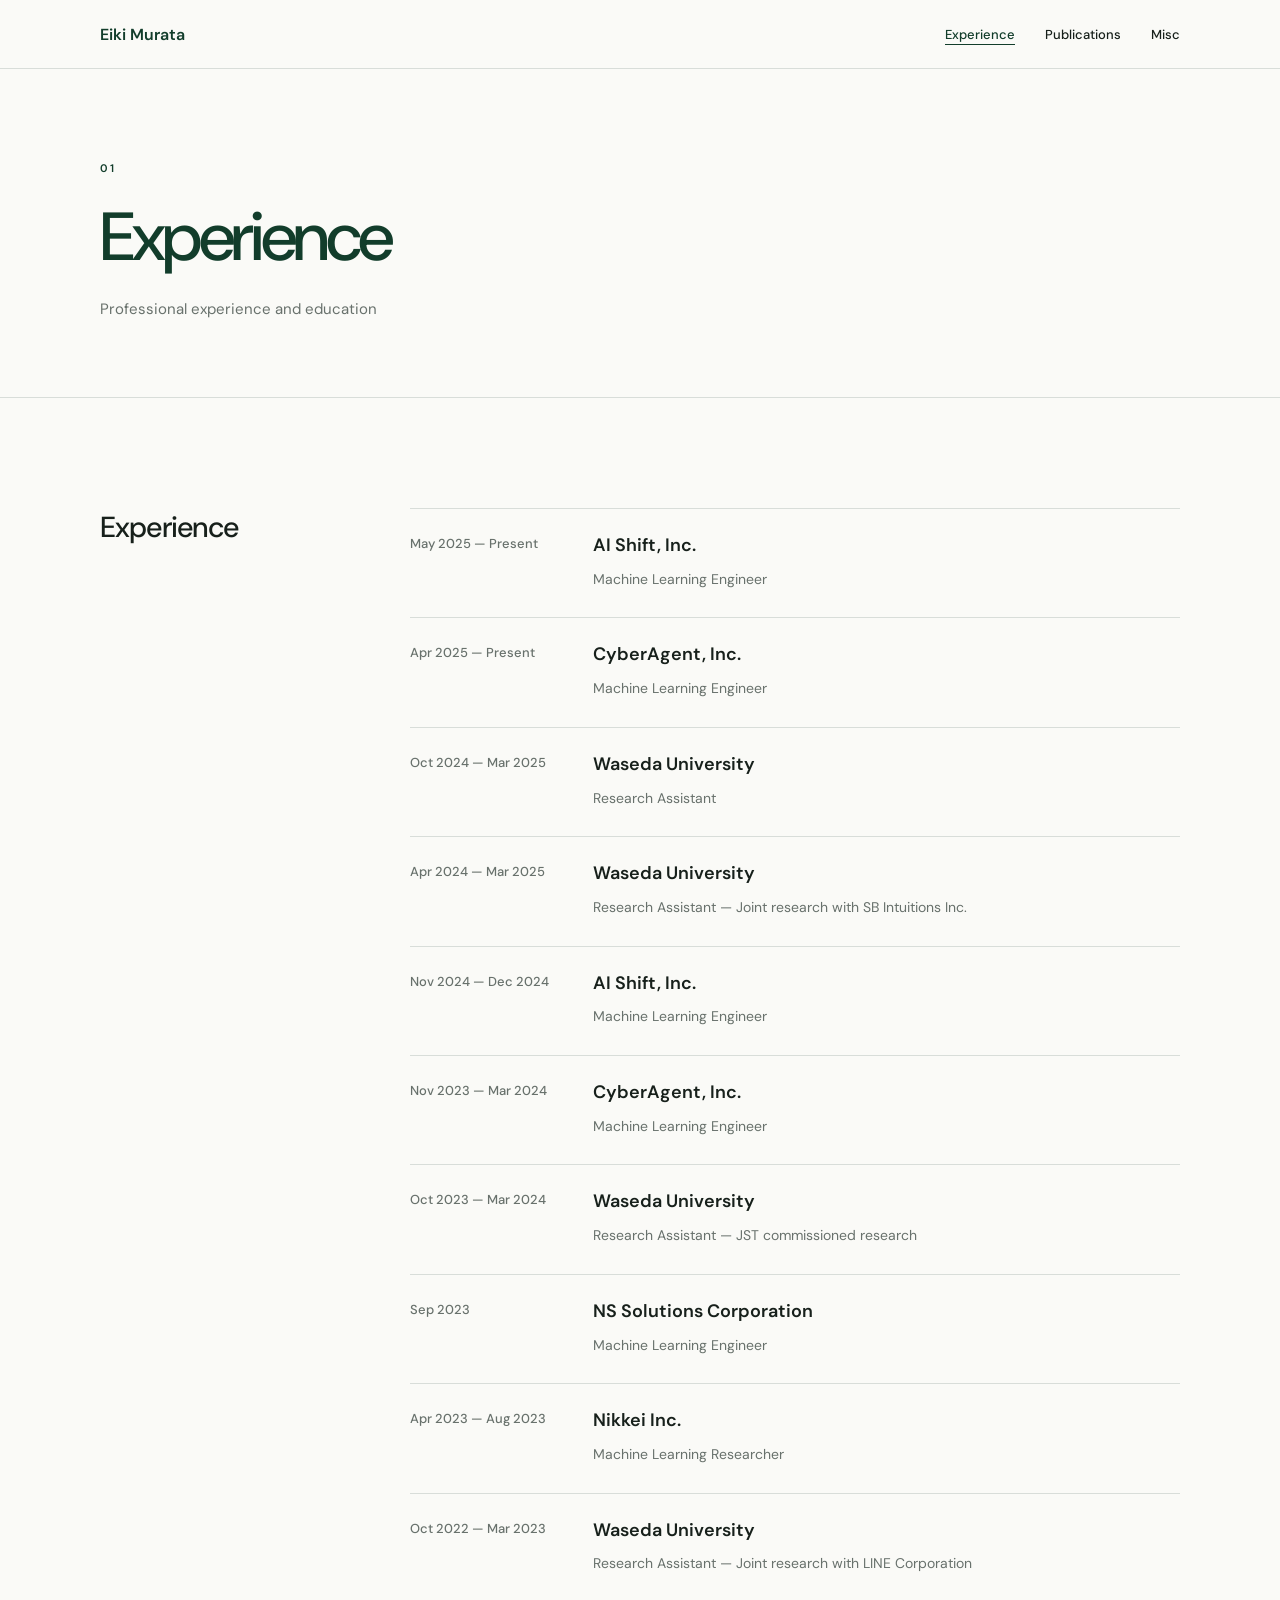
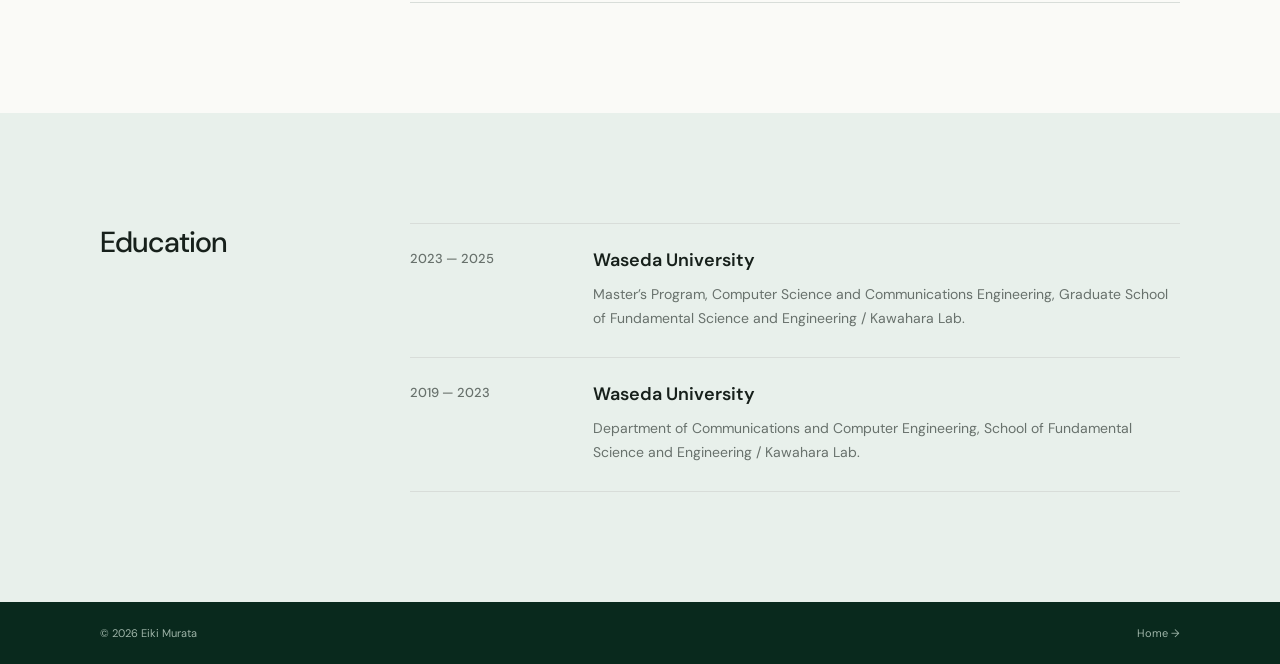
==== experience.html @ c6dd3fd7 "Create personal profile site" ====
<!doctype html>
<html lang="en">
  <head>
    <meta charset="UTF-8" />
    <meta name="viewport" content="width=device-width, initial-scale=1.0" />
    <meta name="description" content="Professional experience and education of Eiki Murata." />
    <meta name="theme-color" content="#123d2b" />
    <title>Experience — Eiki Murata</title>
    <link rel="icon" href="favicon.svg" type="image/svg+xml" />
    <link rel="stylesheet" href="styles.css" />
  </head>
  <body>
    <a class="skip-link" href="#main">Skip to content</a>
    <header class="site-header">
      <div class="container header-inner">
        <a class="logo" href="index.html">Eiki Murata</a>
        <button class="menu-button" type="button" aria-expanded="false" aria-controls="navigation">Menu</button>
        <nav id="navigation" class="navigation" aria-label="Main navigation">
          <a class="active" href="experience.html">Experience</a>
          <a href="publications.html">Publications</a>
          <a href="misc.html">Misc</a>
        </nav>
      </div>
    </header>
    <main id="main">
      <header class="page-header"><div class="container"><p class="label">01</p><h1>Experience</h1><p>Professional experience and education</p></div></header>
      <section class="section">
        <div class="container section-grid">
          <header class="section-title"><h2>Experience</h2></header>
          <div class="entries">
            <article class="entry"><time>May 2025 — Present</time><div><h3>AI Shift, Inc.</h3><p>Machine Learning Engineer</p></div></article>
            <article class="entry"><time>Apr 2025 — Present</time><div><h3>CyberAgent, Inc.</h3><p>Machine Learning Engineer</p></div></article>
            <article class="entry"><time>Oct 2024 — Mar 2025</time><div><h3>Waseda University</h3><p>Research Assistant</p></div></article>
            <article class="entry"><time>Apr 2024 — Mar 2025</time><div><h3>Waseda University</h3><p>Research Assistant — Joint research with SB Intuitions Inc.</p></div></article>
            <article class="entry"><time>Nov 2024 — Dec 2024</time><div><h3>AI Shift, Inc.</h3><p>Machine Learning Engineer</p></div></article>
            <article class="entry"><time>Nov 2023 — Mar 2024</time><div><h3>CyberAgent, Inc.</h3><p>Machine Learning Engineer</p></div></article>
            <article class="entry"><time>Oct 2023 — Mar 2024</time><div><h3>Waseda University</h3><p>Research Assistant — JST commissioned research</p></div></article>
            <article class="entry"><time>Sep 2023</time><div><h3>NS Solutions Corporation</h3><p>Machine Learning Engineer</p></div></article>
            <article class="entry"><time>Apr 2023 — Aug 2023</time><div><h3>Nikkei Inc.</h3><p>Machine Learning Researcher</p></div></article>
            <article class="entry"><time>Oct 2022 — Mar 2023</time><div><h3>Waseda University</h3><p>Research Assistant — Joint research with LINE Corporation</p></div></article>
          </div>
        </div>
      </section>
      <section class="section section-muted">
        <div class="container section-grid">
          <header class="section-title"><h2>Education</h2></header>
          <div class="entries">
            <article class="entry"><time>2023 — 2025</time><div><h3>Waseda University</h3><p>Master’s Program, Computer Science and Communications Engineering, Graduate School of Fundamental Science and Engineering / Kawahara Lab.</p></div></article>
            <article class="entry"><time>2019 — 2023</time><div><h3>Waseda University</h3><p>Department of Communications and Computer Engineering, School of Fundamental Science and Engineering / Kawahara Lab.</p></div></article>
          </div>
        </div>
      </section>
    </main>
    <footer class="site-footer"><div class="container"><p>© <span data-year></span> Eiki Murata</p><a href="index.html">Home →</a></div></footer>
    <script src="script.js"></script>
  </body>
</html>
---- styles.css ----
@import url("https://fonts.googleapis.com/css2?family=DM+Sans:wght@400;500;600&family=Noto+Sans+JP:wght@400;500;600&display=swap");

:root {
  --green: #123d2b;
  --green-light: #e8f0eb;
  --ink: #17201b;
  --muted: #68716c;
  --line: #d8ddd9;
  --paper: #fafaf7;
  --white: #ffffff;
  --sans: "DM Sans", "Noto Sans JP", sans-serif;
  --container: 1080px;
}

* { box-sizing: border-box; }
html { scroll-behavior: smooth; }
body { margin: 0; color: var(--ink); background: var(--paper); font-family: var(--sans); -webkit-font-smoothing: antialiased; }
a { color: inherit; text-decoration: none; }
.container { width: min(calc(100% - 48px), var(--container)); margin-inline: auto; }
.skip-link { position: fixed; z-index: 100; top: 8px; left: 8px; padding: 8px 12px; background: white; transform: translateY(-150%); }
.skip-link:focus { transform: none; }

.site-header { position: sticky; z-index: 20; top: 0; background: rgba(250,250,247,.94); border-bottom: 1px solid var(--line); backdrop-filter: blur(10px); }
.header-inner { min-height: 68px; display: flex; align-items: center; justify-content: space-between; }
.logo { color: var(--green); font-size: 16px; font-weight: 600; }
.navigation { display: flex; gap: 30px; font-size: 13px; font-weight: 500; }
.navigation a:hover, .navigation a.active { color: var(--green); text-decoration: underline; text-underline-offset: 5px; }
.menu-button { display: none; padding: 8px 0; border: 0; background: none; color: var(--green); font-size: 13px; font-weight: 600; cursor: pointer; }
.logo.active, .navigation .active { color: var(--green); }

.hero { min-height: 560px; display: flex; align-items: center; border-bottom: 1px solid var(--line); }
.hero-inner { padding-block: 90px; }
.label { margin: 0 0 18px; color: var(--green); font-size: 11px; font-weight: 600; letter-spacing: .16em; }
.hero h1 { margin: 0; color: var(--green); font-size: clamp(50px, 7vw, 84px); font-weight: 500; line-height: 1; letter-spacing: -.055em; }
.hero h1 span { display: block; margin-bottom: 14px; color: var(--ink); font-size: .7em; letter-spacing: -.06em; }
.role { margin: 32px 0 0; font-size: 16px; font-weight: 600; }
.summary { max-width: 700px; margin: 20px 0 0; color: var(--muted); font-size: 16px; line-height: 1.9; }
.hero-links { display: flex; flex-wrap: wrap; gap: 22px; margin-top: 30px; }
.hero-links a, .source-link, .inline-links a { color: var(--green); font-size: 13px; font-weight: 600; }
.hero-links a:hover, .source-link:hover, .inline-links a:hover { text-decoration: underline; text-underline-offset: 4px; }

.home-hero { min-height: 500px; }
.home-navigation { padding: 0 0 110px; }
.page-cards { display: grid; grid-template-columns: repeat(3, 1fr); border-top: 1px solid var(--line); border-left: 1px solid var(--line); }
.page-cards > a { min-height: 190px; display: grid; grid-template-columns: 1fr auto; grid-template-rows: auto 1fr; gap: 20px; padding: 25px; border-right: 1px solid var(--line); border-bottom: 1px solid var(--line); transition: background .15s; }
.page-cards > a:hover { background: var(--green-light); }
.page-cards > a > span { color: var(--green); font-size: 11px; font-weight: 600; letter-spacing: .12em; }
.page-cards div { align-self: end; }
.page-cards h2 { margin: 0 0 7px; font-size: 24px; font-weight: 500; }
.page-cards p { margin: 0; color: var(--muted); font-size: 14px; }
.page-cards i { grid-column: 2; grid-row: 1 / span 2; align-self: end; color: var(--green); font-style: normal; font-size: 18px; }

.home-highlights { padding: 100px 0 120px; }
.highlight-groups { display: grid; gap: 90px; }
.highlight-header { display: flex; align-items: end; justify-content: space-between; gap: 24px; margin-bottom: 24px; }
.highlight-header .label { margin-bottom: 10px; }
.highlight-header h2 { margin: 0; font-size: 29px; font-weight: 500; letter-spacing: -.03em; }
.highlight-header > a { padding-bottom: 3px; color: var(--green); font-size: 13px; font-weight: 600; }
.highlight-header > a:hover { text-decoration: underline; text-underline-offset: 4px; }
.highlight-list { border-top: 1px solid var(--line); }
.highlight-item { display: grid; grid-template-columns: 155px 1fr auto; gap: 28px; align-items: start; padding: 26px 4px 26px 0; border-bottom: 1px solid var(--line); transition: background .15s, padding .15s; }
.highlight-item:hover { padding-inline: 12px; background: var(--green-light); }
.highlight-item time { color: var(--muted); font-size: 13px; font-weight: 500; }
.highlight-item h3 { margin: -3px 0 7px; font-size: 18px; font-weight: 600; line-height: 1.55; }
.highlight-item p { margin: 0; color: var(--muted); font-size: 14px; line-height: 1.75; }
.highlight-item > span { align-self: center; color: var(--green); font-size: 17px; }

.page-header { padding: 92px 0 78px; border-bottom: 1px solid var(--line); }
.page-header h1 { margin: 0; color: var(--green); font-size: clamp(46px, 6vw, 68px); font-weight: 500; letter-spacing: -.05em; }
.page-header > .container > p:last-child { margin: 18px 0 0; color: var(--muted); font-size: 15px; }

.section { padding: 110px 0; scroll-margin-top: 68px; }
.section-muted { background: var(--green-light); }
.section-grid { display: grid; grid-template-columns: 220px 1fr; gap: 90px; }
.section-title { align-self: start; position: sticky; top: 105px; }
.section-title h2 { margin: 0; font-size: 29px; font-weight: 500; letter-spacing: -.03em; }
.section-note { margin: 20px 0 0; color: var(--muted); font-size: 14px; line-height: 1.7; }
.entries { border-top: 1px solid var(--line); }
.entry { display: grid; grid-template-columns: 155px 1fr; gap: 28px; padding: 26px 0; border-bottom: 1px solid var(--line); }
.entry time { color: var(--muted); font-size: 13px; font-weight: 500; }
.entry h3 { margin: -3px 0 7px; font-size: 18px; font-weight: 600; line-height: 1.55; }
.entry p { margin: 0; color: var(--muted); font-size: 14px; line-height: 1.75; }
.entry .source-link { display: inline-block; margin-top: 11px; }

.publications { background: var(--white); }
.publication-groups { display: grid; gap: 64px; }
.publication-year > h2, .publication-year > h3 { margin: 0 0 14px; color: var(--green); font-size: 15px; font-weight: 600; }
.publication-year ol { margin: 0; padding: 0; list-style: none; border-top: 1px solid var(--line); }
.publication-year li { border-bottom: 1px solid var(--line); }
.publication-year a, .publication-static { position: relative; display: grid; gap: 7px; padding: 23px 42px 23px 0; }
.publication-year a::after { content: "↗"; position: absolute; top: 23px; right: 4px; color: var(--green); font-size: 13px; }
.publication-year a:hover strong { color: var(--green); }
.publication-year strong { font-size: 17px; font-weight: 600; line-height: 1.55; transition: color .15s; }
.publication-year span { color: var(--muted); font-size: 13px; line-height: 1.7; }

.talk-entry { padding-block: 30px; }
.inline-links { display: flex; gap: 18px; margin-top: 13px; }
.links-section { background: var(--green); color: white; }
.links-section .label { color: #b9cec2; }
.profile-links { border-top: 1px solid rgba(255,255,255,.25); }
.profile-links a { display: flex; justify-content: space-between; padding: 20px 2px; border-bottom: 1px solid rgba(255,255,255,.25); font-size: 14px; }
.profile-links a:hover { background: rgba(255,255,255,.05); padding-inline: 10px; }
.site-footer { padding: 24px 0; background: #09291d; color: #9eb4a8; font-size: 11px; }
.site-footer .container { display: flex; justify-content: space-between; }
.site-footer p { margin: 0; }

@media (max-width: 760px) {
  .container { width: min(calc(100% - 36px), var(--container)); }
  .header-inner { min-height: 60px; }
  .menu-button { display: block; }
  .navigation { position: absolute; inset: 60px 0 auto; display: none; flex-direction: column; gap: 0; padding: 10px 18px 20px; background: var(--paper); border-bottom: 1px solid var(--line); }
  .navigation.open { display: flex; }
  .navigation a { padding: 13px 0; border-bottom: 1px solid var(--line); }
  .hero { min-height: 520px; }
  .hero-inner { padding-block: 70px; }
  .hero h1 { font-size: clamp(48px, 17vw, 68px); }
  .hero h1 span { font-size: .65em; }
  .section { padding: 76px 0; scroll-margin-top: 60px; }
  .section-grid { grid-template-columns: 1fr; gap: 40px; }
  .section-title { position: static; }
  .entry { grid-template-columns: 1fr; gap: 10px; }
  .publication-groups { gap: 52px; }
  .publication-year a, .publication-static { padding-right: 28px; }
  .home-navigation { padding-bottom: 76px; }
  .page-cards { grid-template-columns: 1fr; }
  .page-cards > a { min-height: 135px; }
  .home-highlights { padding: 76px 0 88px; }
  .highlight-groups { gap: 72px; }
  .highlight-item { grid-template-columns: 1fr auto; gap: 10px 18px; }
  .highlight-item time { grid-column: 1; }
  .highlight-item div { grid-column: 1; }
  .highlight-item > span { grid-column: 2; grid-row: 1 / span 2; }
  .page-header { padding: 68px 0 58px; }
}

@media (prefers-reduced-motion: reduce) {
  html { scroll-behavior: auto; }
}
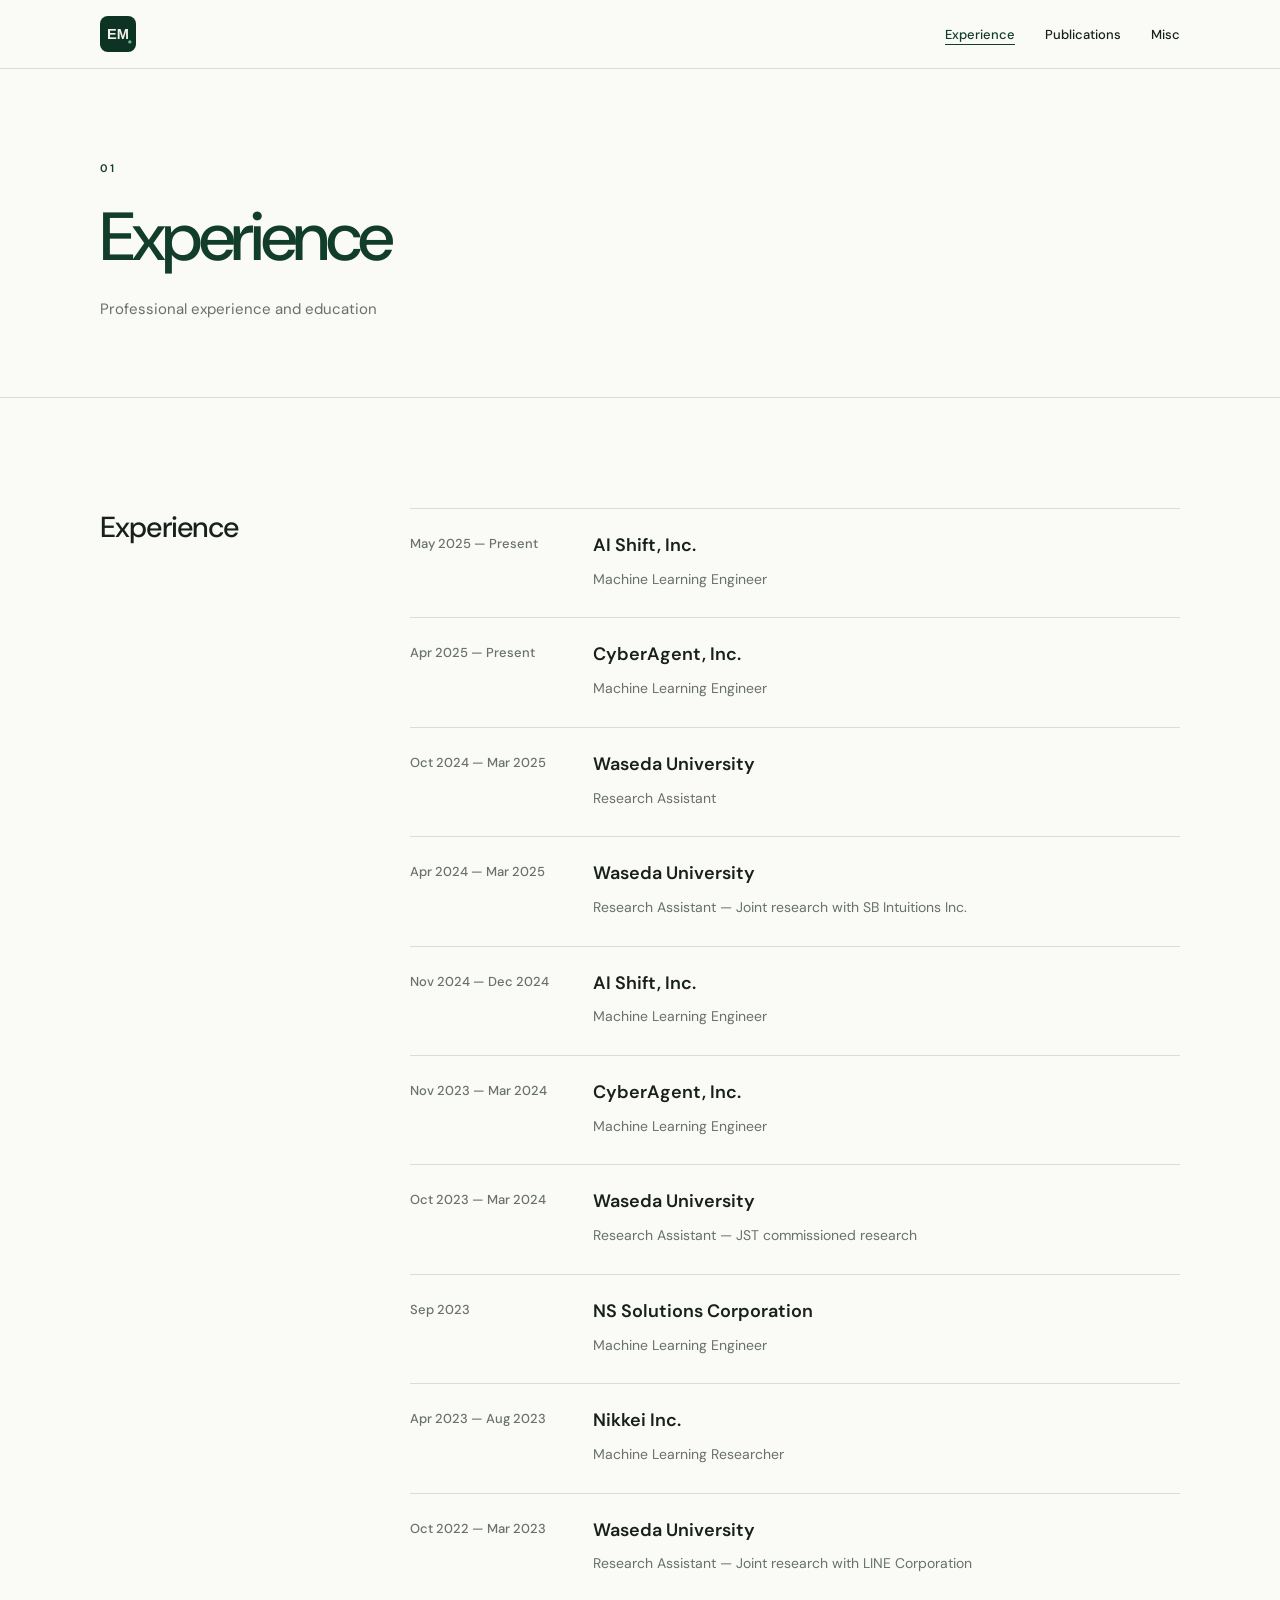
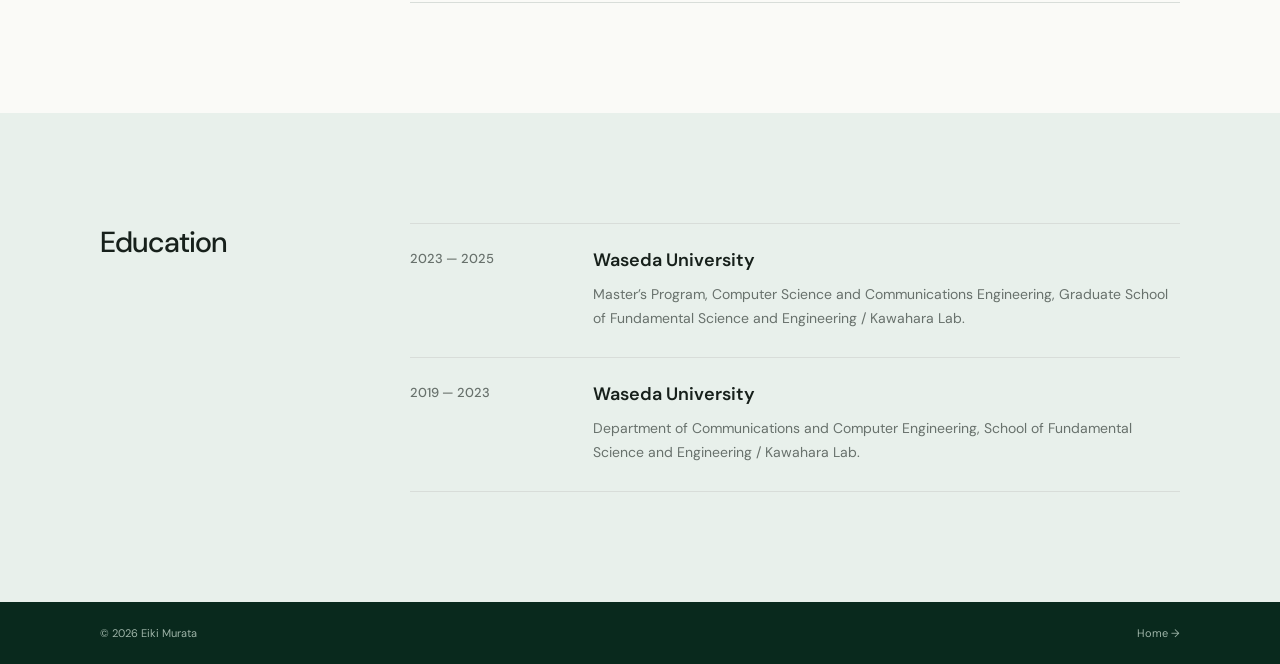
==== commit ac445101: "Use favicon as header logo" ====
--- a/experience.html
+++ b/experience.html
@@ -13,7 +13,7 @@
     <a class="skip-link" href="#main">Skip to content</a>
     <header class="site-header">
       <div class="container header-inner">
-        <a class="logo" href="index.html">Eiki Murata</a>
+        <a class="logo" href="index.html" aria-label="Eiki Murata — Home"><img src="favicon.svg" alt="" /></a>
         <button class="menu-button" type="button" aria-expanded="false" aria-controls="navigation">Menu</button>
         <nav id="navigation" class="navigation" aria-label="Main navigation">
           <a class="active" href="experience.html">Experience</a>
--- a/styles.css
+++ b/styles.css
@@ -22,7 +22,9 @@
 
 .site-header { position: sticky; z-index: 20; top: 0; background: rgba(250,250,247,.94); border-bottom: 1px solid var(--line); backdrop-filter: blur(10px); }
 .header-inner { min-height: 68px; display: flex; align-items: center; justify-content: space-between; }
-.logo { color: var(--green); font-size: 16px; font-weight: 600; }
+.logo { display: inline-flex; width: 36px; height: 36px; border-radius: 9px; transition: opacity .15s; }
+.logo:hover { opacity: .78; }
+.logo img { display: block; width: 100%; height: 100%; }
 .navigation { display: flex; gap: 30px; font-size: 13px; font-weight: 500; }
 .navigation a:hover, .navigation a.active { color: var(--green); text-decoration: underline; text-underline-offset: 5px; }
 .menu-button { display: none; padding: 8px 0; border: 0; background: none; color: var(--green); font-size: 13px; font-weight: 600; cursor: pointer; }
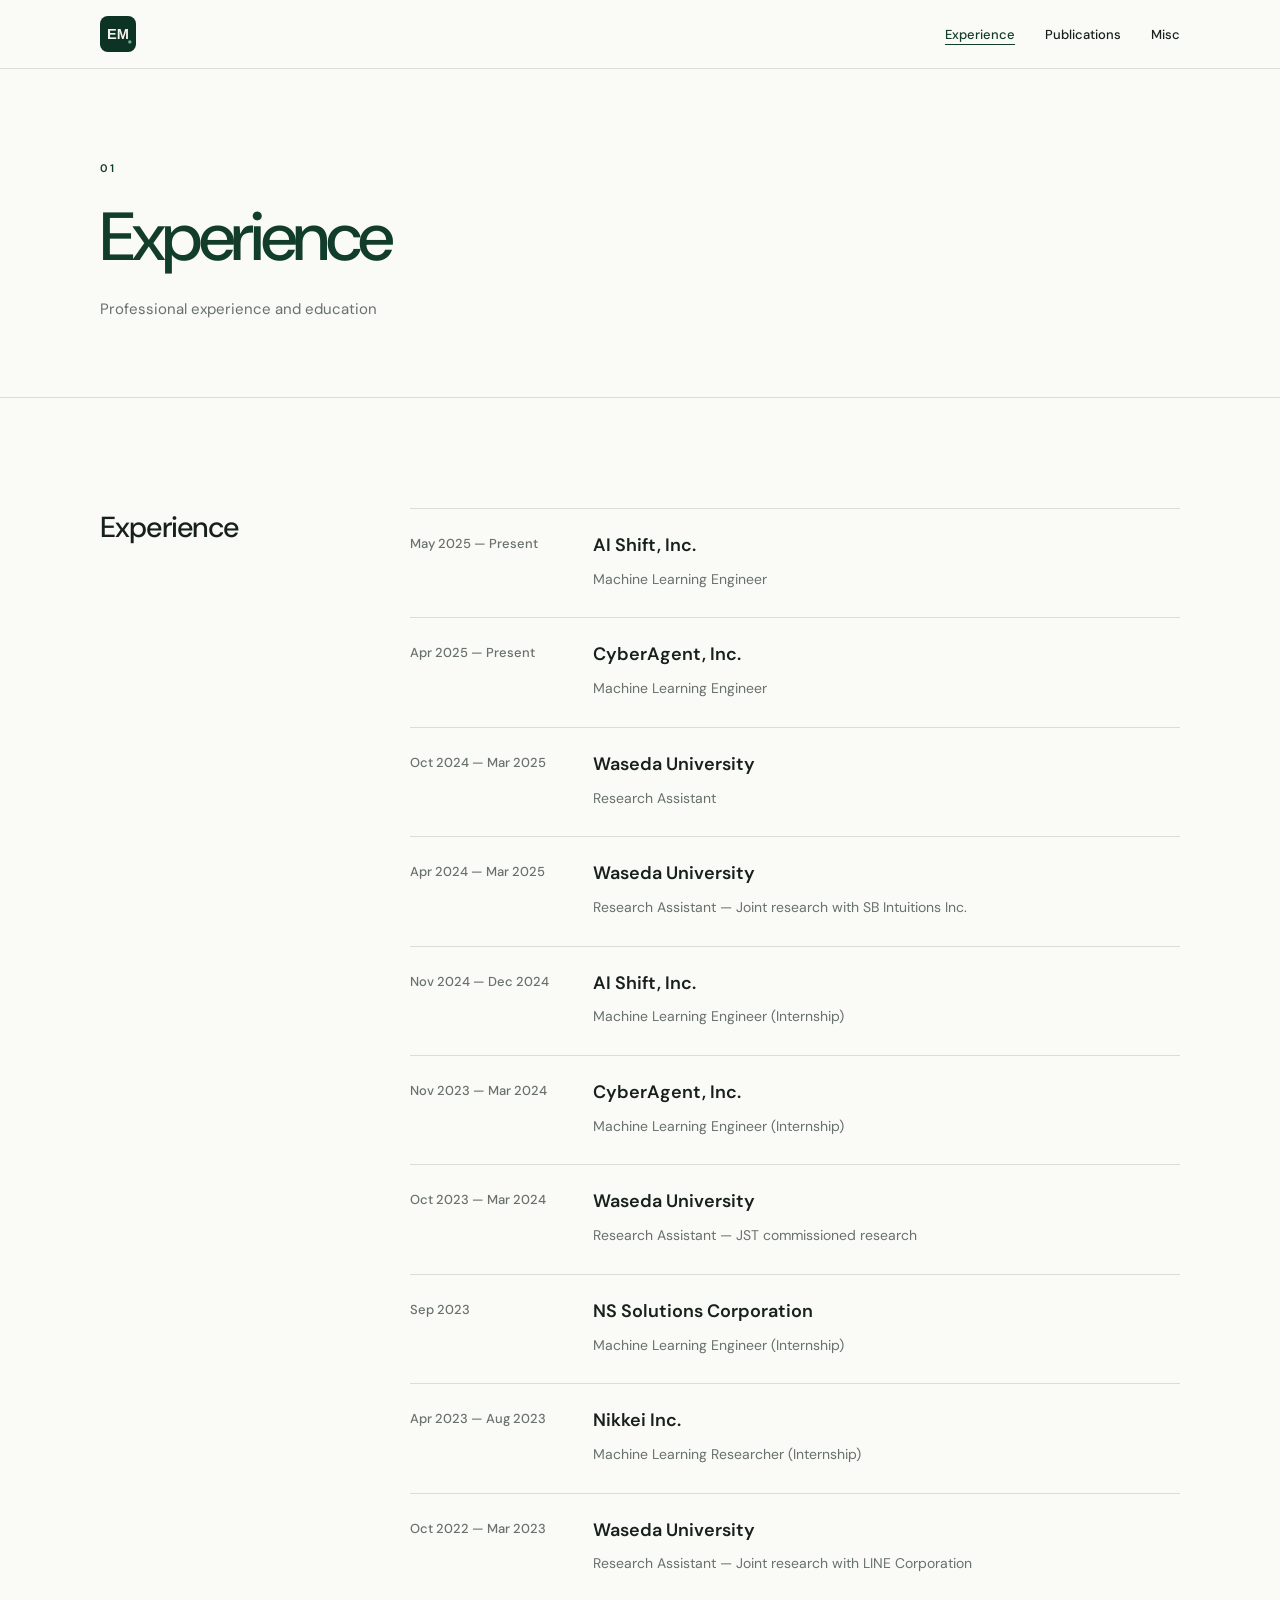
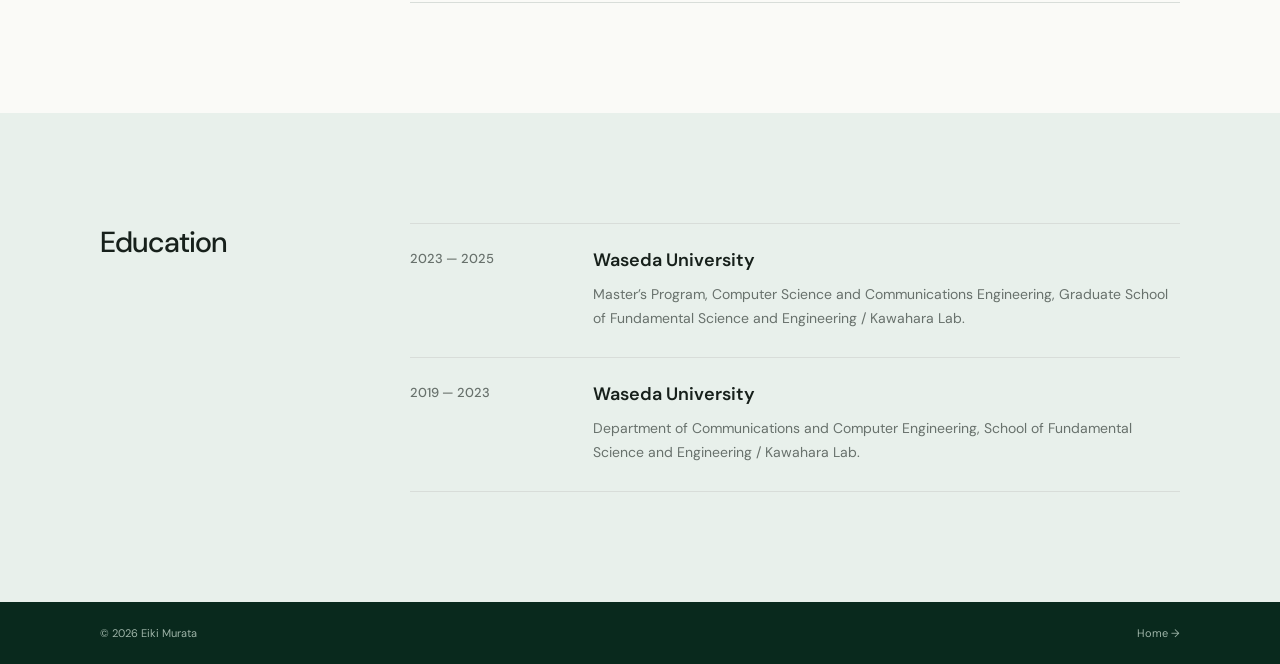
==== commit 26b84159: "Clarify internships and preserve talk titles" ====
--- a/experience.html
+++ b/experience.html
@@ -32,11 +32,11 @@
             <article class="entry"><time>Apr 2025 — Present</time><div><h3>CyberAgent, Inc.</h3><p>Machine Learning Engineer</p></div></article>
             <article class="entry"><time>Oct 2024 — Mar 2025</time><div><h3>Waseda University</h3><p>Research Assistant</p></div></article>
             <article class="entry"><time>Apr 2024 — Mar 2025</time><div><h3>Waseda University</h3><p>Research Assistant — Joint research with SB Intuitions Inc.</p></div></article>
-            <article class="entry"><time>Nov 2024 — Dec 2024</time><div><h3>AI Shift, Inc.</h3><p>Machine Learning Engineer</p></div></article>
-            <article class="entry"><time>Nov 2023 — Mar 2024</time><div><h3>CyberAgent, Inc.</h3><p>Machine Learning Engineer</p></div></article>
+            <article class="entry"><time>Nov 2024 — Dec 2024</time><div><h3>AI Shift, Inc.</h3><p>Machine Learning Engineer (Internship)</p></div></article>
+            <article class="entry"><time>Nov 2023 — Mar 2024</time><div><h3>CyberAgent, Inc.</h3><p>Machine Learning Engineer (Internship)</p></div></article>
             <article class="entry"><time>Oct 2023 — Mar 2024</time><div><h3>Waseda University</h3><p>Research Assistant — JST commissioned research</p></div></article>
-            <article class="entry"><time>Sep 2023</time><div><h3>NS Solutions Corporation</h3><p>Machine Learning Engineer</p></div></article>
-            <article class="entry"><time>Apr 2023 — Aug 2023</time><div><h3>Nikkei Inc.</h3><p>Machine Learning Researcher</p></div></article>
+            <article class="entry"><time>Sep 2023</time><div><h3>NS Solutions Corporation</h3><p>Machine Learning Engineer (Internship)</p></div></article>
+            <article class="entry"><time>Apr 2023 — Aug 2023</time><div><h3>Nikkei Inc.</h3><p>Machine Learning Researcher (Internship)</p></div></article>
             <article class="entry"><time>Oct 2022 — Mar 2023</time><div><h3>Waseda University</h3><p>Research Assistant — Joint research with LINE Corporation</p></div></article>
           </div>
         </div>
--- a/styles.css
+++ b/styles.css
@@ -31,7 +31,7 @@
 .logo.active, .navigation .active { color: var(--green); }
 
 .hero { min-height: 560px; display: flex; align-items: center; border-bottom: 1px solid var(--line); }
-.hero-inner { padding-block: 90px; }
+.hero-inner { display: grid; grid-template-columns: minmax(0, 1fr) 250px; gap: 80px; align-items: center; padding-block: 90px; }
 .label { margin: 0 0 18px; color: var(--green); font-size: 11px; font-weight: 600; letter-spacing: .16em; }
 .hero h1 { margin: 0; color: var(--green); font-size: clamp(50px, 7vw, 84px); font-weight: 500; line-height: 1; letter-spacing: -.055em; }
 .hero h1 span { display: block; margin-bottom: 14px; color: var(--ink); font-size: .7em; letter-spacing: -.06em; }
@@ -40,6 +40,7 @@
 .hero-links { display: flex; flex-wrap: wrap; gap: 22px; margin-top: 30px; }
 .hero-links a, .source-link, .inline-links a { color: var(--green); font-size: 13px; font-weight: 600; }
 .hero-links a:hover, .source-link:hover, .inline-links a:hover { text-decoration: underline; text-underline-offset: 4px; }
+.profile-photo { display: block; width: 250px; height: 250px; object-fit: cover; object-position: center 42%; border: 1px solid var(--line); border-radius: 50%; }
 
 .home-hero { min-height: 500px; }
 .home-navigation { padding: 0 0 110px; }
@@ -114,9 +115,10 @@
   .navigation.open { display: flex; }
   .navigation a { padding: 13px 0; border-bottom: 1px solid var(--line); }
   .hero { min-height: 520px; }
-  .hero-inner { padding-block: 70px; }
+  .hero-inner { grid-template-columns: 1fr; gap: 46px; padding-block: 70px; }
   .hero h1 { font-size: clamp(48px, 17vw, 68px); }
   .hero h1 span { font-size: .65em; }
+  .profile-photo { width: 180px; height: 180px; }
   .section { padding: 76px 0; scroll-margin-top: 60px; }
   .section-grid { grid-template-columns: 1fr; gap: 40px; }
   .section-title { position: static; }
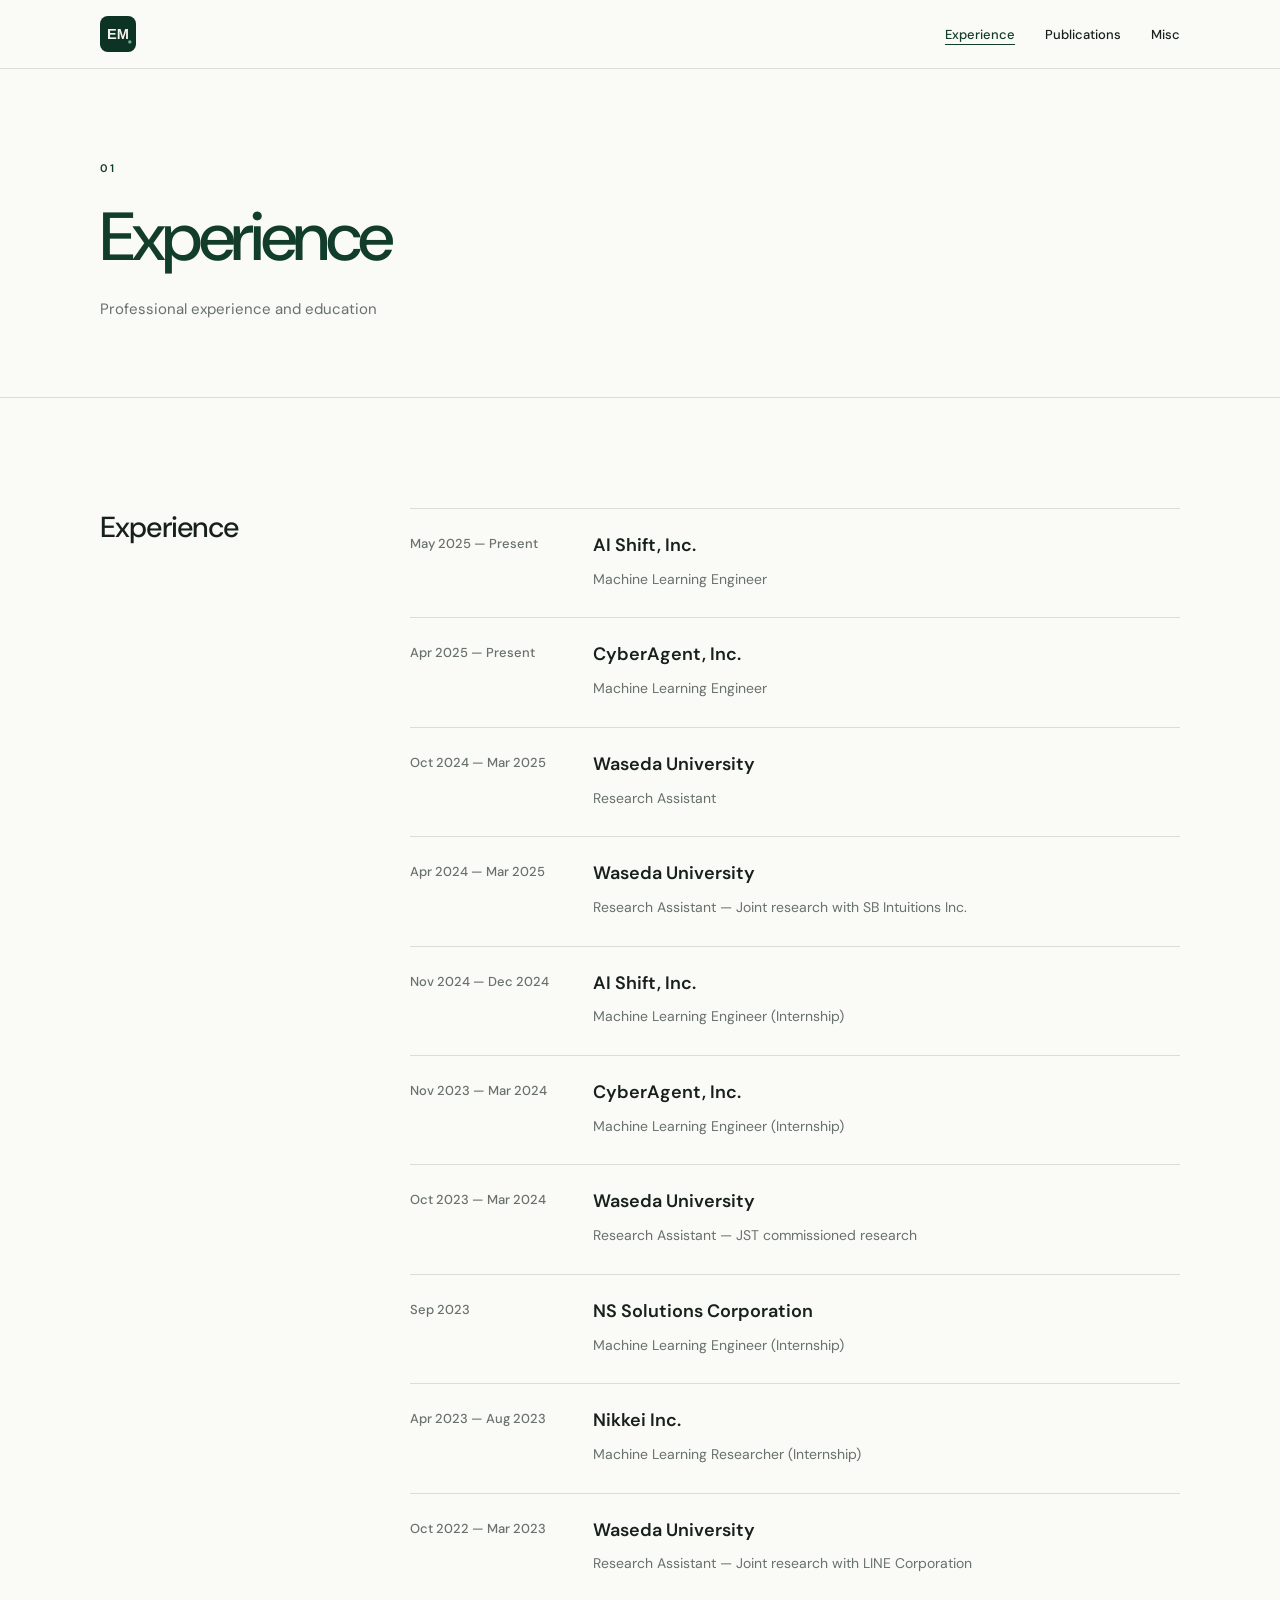
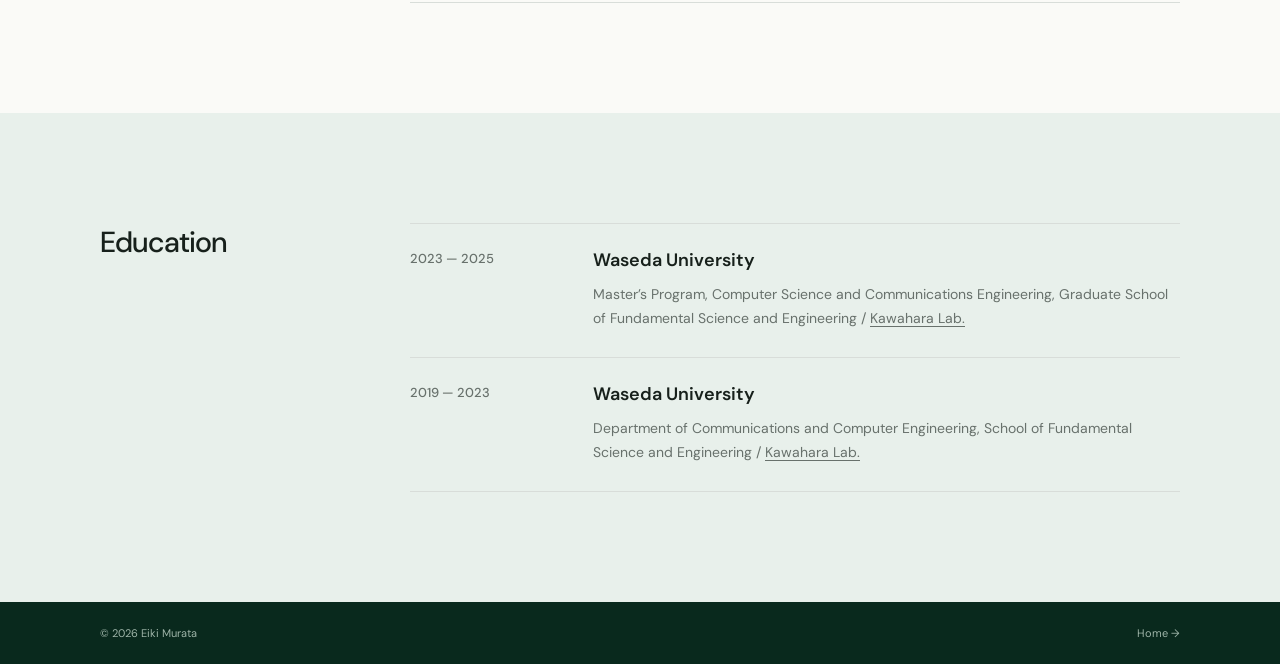
==== commit 3f6dcc69: "Link Kawahara Lab in education entries" ====
--- a/experience.html
+++ b/experience.html
@@ -45,8 +45,8 @@
         <div class="container section-grid">
           <header class="section-title"><h2>Education</h2></header>
           <div class="entries">
-            <article class="entry"><time>2023 — 2025</time><div><h3>Waseda University</h3><p>Master’s Program, Computer Science and Communications Engineering, Graduate School of Fundamental Science and Engineering / Kawahara Lab.</p></div></article>
-            <article class="entry"><time>2019 — 2023</time><div><h3>Waseda University</h3><p>Department of Communications and Computer Engineering, School of Fundamental Science and Engineering / Kawahara Lab.</p></div></article>
+            <article class="entry"><time>2023 — 2025</time><div><h3>Waseda University</h3><p>Master’s Program, Computer Science and Communications Engineering, Graduate School of Fundamental Science and Engineering / <a href="https://www.nlp-waseda.jp/" target="_blank" rel="noreferrer" style="text-decoration: underline; text-underline-offset: 3px;">Kawahara Lab.</a></p></div></article>
+            <article class="entry"><time>2019 — 2023</time><div><h3>Waseda University</h3><p>Department of Communications and Computer Engineering, School of Fundamental Science and Engineering / <a href="https://www.nlp-waseda.jp/" target="_blank" rel="noreferrer" style="text-decoration: underline; text-underline-offset: 3px;">Kawahara Lab.</a></p></div></article>
           </div>
         </div>
       </section>
--- a/styles.css
+++ b/styles.css
@@ -86,6 +86,8 @@
 .entry .source-link { display: inline-block; margin-top: 11px; }
 
 .publications { background: var(--white); }
+.publications + .publications { padding-top: 0; }
+.publication-category > h2 { margin: 0 0 40px; font-size: 29px; font-weight: 500; letter-spacing: -.03em; }
 .publication-groups { display: grid; gap: 64px; }
 .publication-year > h2, .publication-year > h3 { margin: 0 0 14px; color: var(--green); font-size: 15px; font-weight: 600; }
 .publication-year ol { margin: 0; padding: 0; list-style: none; border-top: 1px solid var(--line); }
